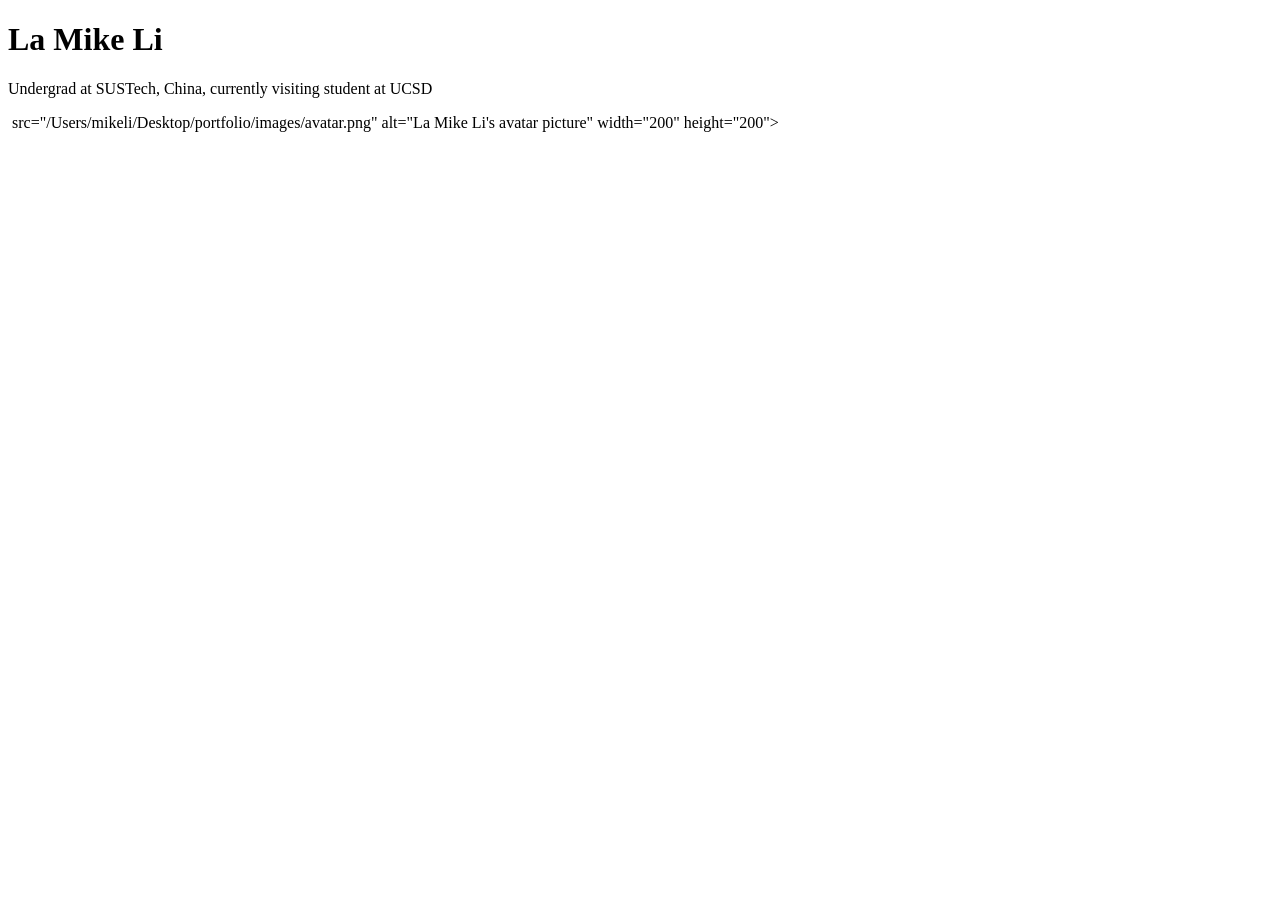
==== index.html @ 02c8de74 "added avatar" ====
<!DOCTYPE html>
<html lang="en">

<head>
    <meta charset="UTF-8">
    <meta name="viewport" content="width=device-width, initial-scale=1.0">
    <title>La_Li: Personal site and portfolio</title>
    <h1>La Mike Li</h1>
    <p>Undergrad at SUSTech, China, currently visiting student at UCSD</p>
</head>
<img> src="/Users/mikeli/Desktop/portfolio/images/avatar.png" alt="La Mike Li's avatar picture" width="200"
height="200">

<body>

</body>

</html>
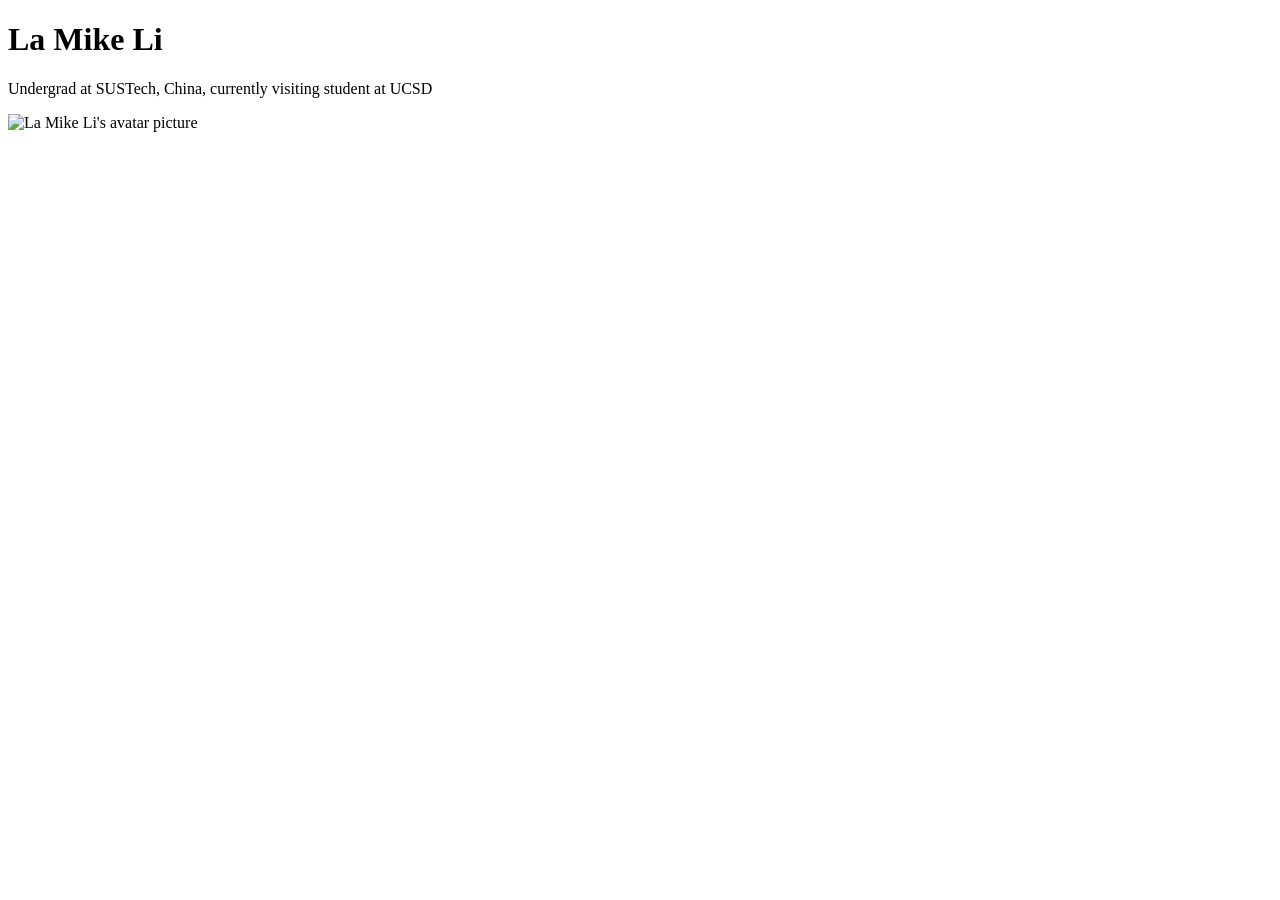
==== commit a7afec80: "Update index.html" ====
--- a/index.html
+++ b/index.html
@@ -8,8 +8,7 @@
     <h1>La Mike Li</h1>
     <p>Undergrad at SUSTech, China, currently visiting student at UCSD</p>
 </head>
-<img> src="/Users/mikeli/Desktop/portfolio/images/avatar.png" alt="La Mike Li's avatar picture" width="200"
-height="200">
+<img src="/Users/mikeli/Desktop/portfolio/images/avatar.png" alt="La Mike Li's avatar picture" width="200" height="200">
 
 <body>
 
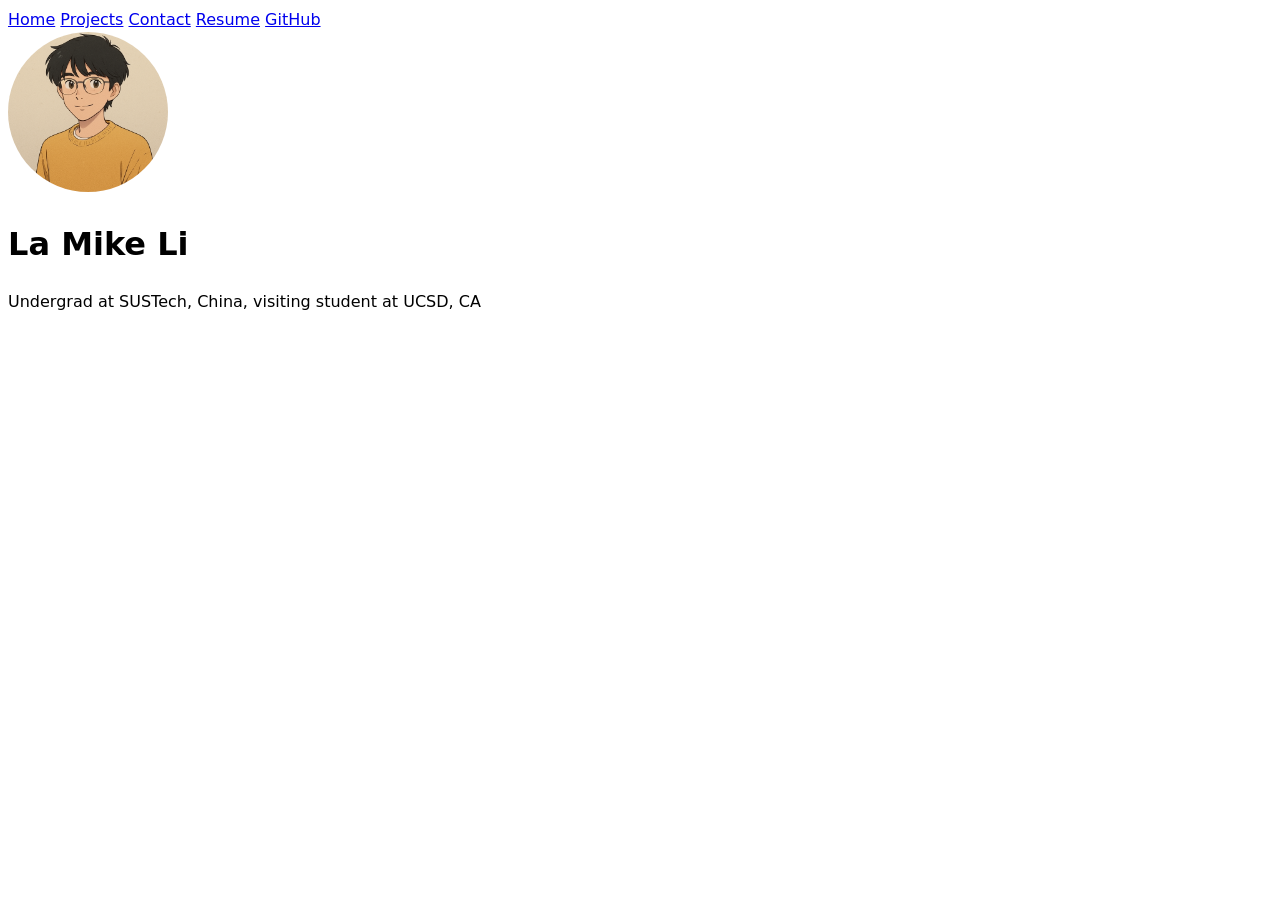
==== commit 2c0a308f: "added other pages" ====
--- a/index.html
+++ b/index.html
@@ -5,13 +5,21 @@
     <meta charset="UTF-8">
     <meta name="viewport" content="width=device-width, initial-scale=1.0">
     <title>La_Li: Personal site and portfolio</title>
-    <h1>La Mike Li</h1>
-    <p>Undergrad at SUSTech, China, currently visiting student at UCSD</p>
+    <link rel="stylesheet" href="style.css">
 </head>
-<img src="/Users/mikeli/Desktop/portfolio/images/avatar.png" alt="La Mike Li's avatar picture" width="200" height="200">
 
 <body>
-
+    <nav>
+        <a href="index.html">Home</a>
+        <a href="projects/index.html">Projects</a>
+        <a href="contact/index.html">Contact</a>
+        <a href="resume/index.html">Resume</a>
+        <a href="https://github.com/asapmike" target="_blank" rel="noopener noreferrer">GitHub</a>
+    </nav>
+    <img src="images/avatar.png" alt="La Mike Li's avatar picture" title="La Mike Li's avatar picture" width="160"
+        height="160" style="object-fit: cover; border-radius: 50%;">
+    <h1>La Mike Li</h1>
+    <p>Undergrad at SUSTech, China, visiting student at UCSD, CA</p>
 </body>
 
 </html>
--- a/style.css
+++ b/style.css
@@ -0,0 +1,6 @@
+body {
+    /* Set line height to 1.5 times the font size
+	   and use the OS’s UI font as the website font
+	 */
+    font: 100%/1.5 system-ui;
+}
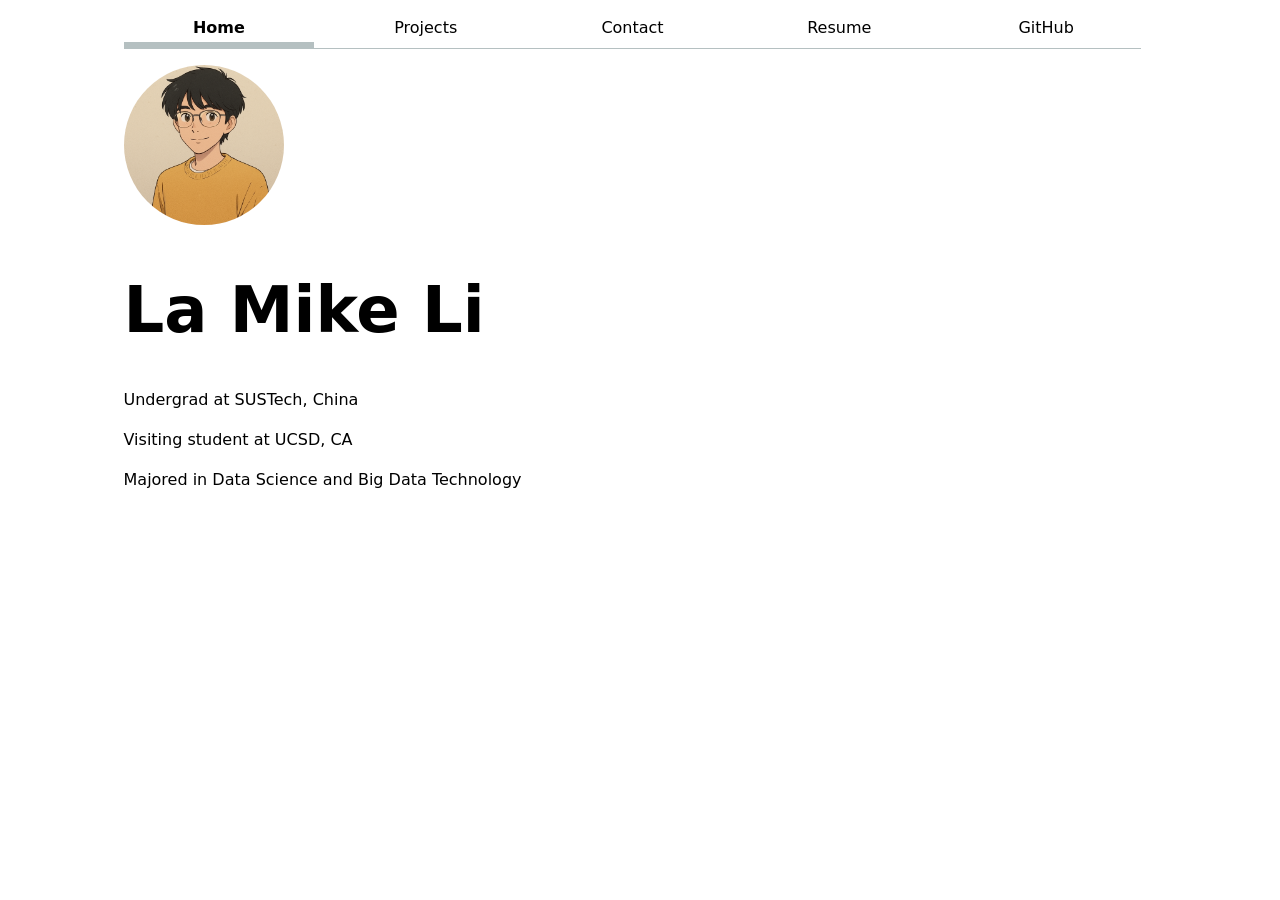
==== commit bf8f6ab6: "changes regarding mostly styling after finishing lab02" ====
--- a/index.html
+++ b/index.html
@@ -10,7 +10,7 @@
 
 <body>
     <nav>
-        <a href="index.html">Home</a>
+        <a href="index.html" class="current">Home</a>
         <a href="projects/index.html">Projects</a>
         <a href="contact/index.html">Contact</a>
         <a href="resume/index.html">Resume</a>
@@ -19,7 +19,9 @@
     <img src="images/avatar.png" alt="La Mike Li's avatar picture" title="La Mike Li's avatar picture" width="160"
         height="160" style="object-fit: cover; border-radius: 50%;">
     <h1>La Mike Li</h1>
-    <p>Undergrad at SUSTech, China, visiting student at UCSD, CA</p>
+    <p>Undergrad at SUSTech, China</p>
+    <p>Visiting student at UCSD, CA</p>
+    <p>Majored in Data Science and Big Data Technology</p>
 </body>
 
 </html>
--- a/style.css
+++ b/style.css
@@ -1,6 +1,190 @@
+html {
+    --color-accent: oklch(79.944% 0.13462 81.582);
+    accent-color: var(--color-accent);
+    scrollbar-gutter: stable;
+}
+
 body {
     /* Set line height to 1.5 times the font size
 	   and use the OS’s UI font as the website font
 	 */
     font: 100%/1.5 system-ui;
+    max-width: 100ch;
+    margin-inline: auto;
+    padding-inline: 1rem;
+}
+
+nav {
+    display: flex;
+    flex-wrap: wrap;
+    gap: 1rem;
+    margin-bottom: 1rem;
+    border-bottom: 1px solid oklch(80% 3% 200);
+}
+
+nav a {
+    flex: 1;
+    padding: 0.5em;
+    text-decoration: none;
+    color: inherit;
+    text-align: center;
+}
+
+nav ul,
+nav li {
+    display: contents;
+}
+
+nav a.current {
+    font-weight: 700;
+    border-bottom: 0.4em solid oklch(80% 3% 200);
+    padding-bottom: 0.1em;
+}
+
+nav a:hover {
+    border-bottom: 0.4em solid var(--color-accent);
+    padding-bottom: 0.1em;
+    background-color: oklch(from var(--color-accent) 95% 5% h);
+}
+
+input,
+textarea,
+button {
+    font: inherit;
+    box-sizing: border-box;
+}
+
+form {
+    display: grid;
+    grid-template-columns: auto 1fr;
+    gap: 1em;
+}
+
+label {
+    display: grid;
+    grid-template-columns: subgrid;
+    grid-column: 1 / -1;
+}
+
+button {
+    grid-column: 1 / -1;
+}
+
+form :is(input, textarea) {
+    border: 1px solid oklch(82% 2% 220);
+    border-radius: 0.55rem;
+    padding: 0.5em 0.65em;
+    background-color: white;
+    transition: border-color 150ms ease, box-shadow 150ms ease, background-color 150ms ease;
+}
+
+form :is(input, textarea):focus {
+    outline: none;
+    border-color: var(--color-accent);
+    box-shadow: 0 0 0 3px oklch(from var(--color-accent) 90% 12% h / 0.45);
+    background-color: oklch(from var(--color-accent) 98% 2% h);
+}
+
+form textarea {
+    resize: vertical;
+    min-height: 5em;
+}
+
+form button {
+    justify-self: end;
+    width: auto;
+    border: 1px solid oklch(from var(--color-accent) 70% 14% h);
+    border-radius: 0.65rem;
+    padding: 0.55em 1em;
+    background-color: var(--color-accent);
+    color: oklch(20% 0 0);
+    font-weight: 650;
+    cursor: pointer;
+    transition: transform 120ms ease, box-shadow 150ms ease, filter 150ms ease;
+}
+
+form button:hover {
+    filter: brightness(1.03);
+    box-shadow: 0 4px 12px oklch(from var(--color-accent) 45% 10% h / 0.25);
+}
+
+form button:active {
+    transform: translateY(1px);
+}
+
+.projects {
+    display: grid;
+    grid-template-columns: repeat(auto-fill, minmax(15em, 1fr));
+    gap: 1em;
+}
+
+.projects article {
+    display: grid;
+    grid-template-rows: subgrid;
+    grid-row: span 3;
+    gap: 0.75rem;
+    padding: 1rem;
+    border: 1px solid oklch(from var(--color-accent) 88% 4% h);
+    border-radius: 0.85rem;
+    background: oklch(from var(--color-accent) 98% 2% h);
+    box-shadow: 0 1px 2px oklch(20% 0 0 / 0.08);
+    transition: transform 180ms ease, box-shadow 180ms ease;
+}
+
+.projects h2 {
+    margin: 0;
+    font-size: 1.1rem;
+}
+
+.projects p {
+    margin: 0;
+}
+
+.projects img {
+    width: 100%;
+    aspect-ratio: 16 / 9;
+    object-fit: cover;
+    border-radius: 0.55rem;
+    background: oklch(from var(--color-accent) 94% 3% h);
+}
+
+.projects article:hover {
+    transform: translateY(-2px);
+    box-shadow: 0 8px 18px oklch(20% 0 0 / 0.12);
+}
+
+h1,
+h2,
+h3,
+h4,
+h5,
+h6 {
+    line-height: 1.1;
+    text-wrap: balance;
+}
+
+h1 {
+    font-size: 400%;
+}
+
+.section-links {
+    display: flex;
+    flex-wrap: wrap;
+    gap: 0.6rem;
+    margin-block: 0.75rem 1.25rem;
+}
+
+.section-links a {
+    text-decoration: none;
+    color: inherit;
+    border: 1px solid oklch(from var(--color-accent) 80% 10% h);
+    background-color: oklch(from var(--color-accent) 97% 3% h);
+    border-radius: 999px;
+    padding: 0.3em 0.8em;
+    font-size: 0.92rem;
+}
+
+.section-links a:hover {
+    background-color: oklch(from var(--color-accent) 93% 6% h);
+    border-color: var(--color-accent);
 }
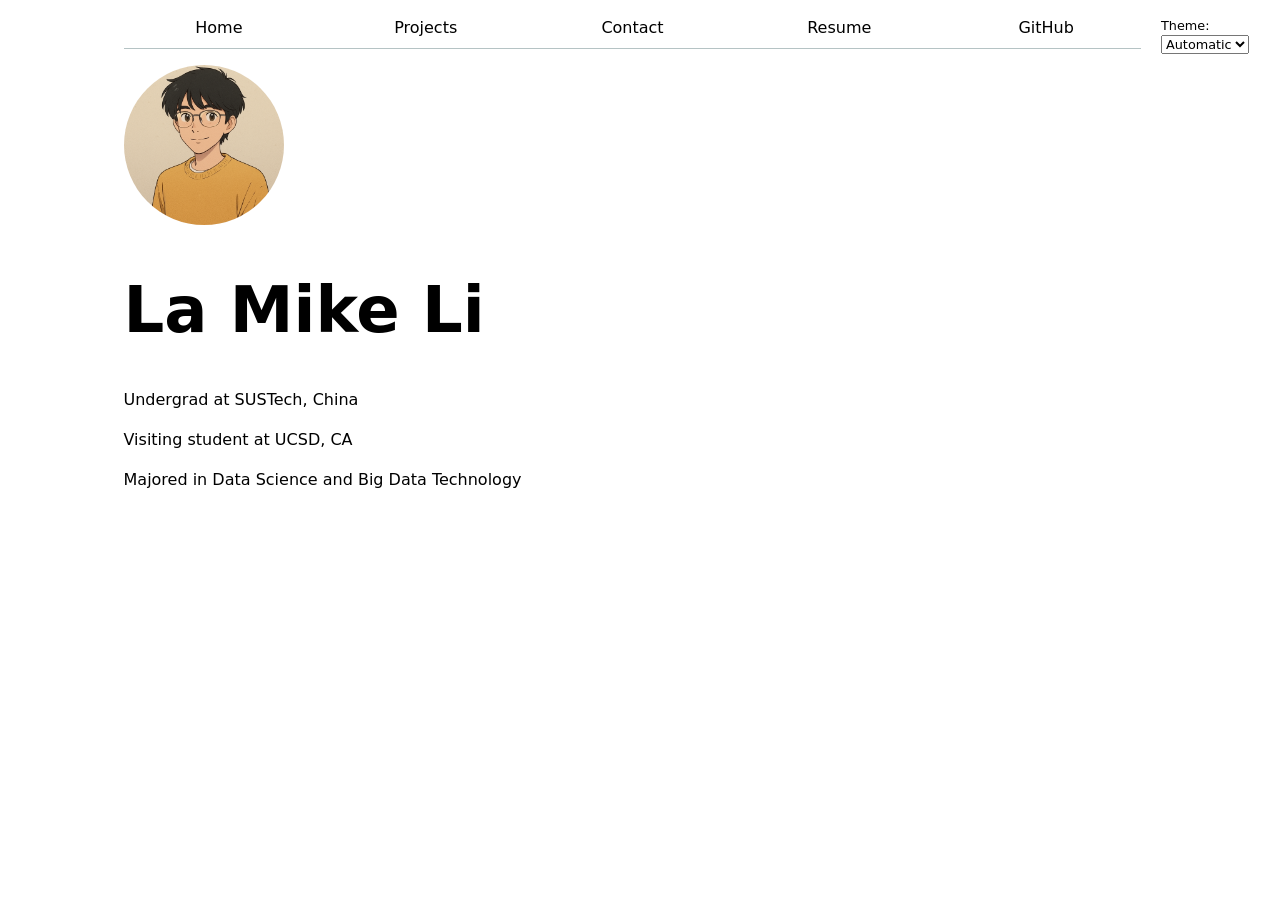
==== commit 6246db6a: "added js file, automated page navigations and dark mode, also improved contact form" ====
--- a/index.html
+++ b/index.html
@@ -9,19 +9,13 @@
 </head>
 
 <body>
-    <nav>
-        <a href="index.html" class="current">Home</a>
-        <a href="projects/index.html">Projects</a>
-        <a href="contact/index.html">Contact</a>
-        <a href="resume/index.html">Resume</a>
-        <a href="https://github.com/asapmike" target="_blank" rel="noopener noreferrer">GitHub</a>
-    </nav>
     <img src="images/avatar.png" alt="La Mike Li's avatar picture" title="La Mike Li's avatar picture" width="160"
         height="160" style="object-fit: cover; border-radius: 50%;">
     <h1>La Mike Li</h1>
     <p>Undergrad at SUSTech, China</p>
     <p>Visiting student at UCSD, CA</p>
     <p>Majored in Data Science and Big Data Technology</p>
+    <script src="global.js"></script>
 </body>
 
 </html>
--- a/style.css
+++ b/style.css
@@ -1,7 +1,8 @@
 html {
-    --color-accent: oklch(79.944% 0.13462 81.582);
+    --color-accent: oklch(67.629% 0.1373 76.86);
     accent-color: var(--color-accent);
     scrollbar-gutter: stable;
+    color-scheme: light dark;
 }
 
 body {
@@ -15,11 +16,12 @@
 }
 
 nav {
+    --border-color: oklch(50% 10% 200 / 40%);
     display: flex;
     flex-wrap: wrap;
     gap: 1rem;
     margin-bottom: 1rem;
-    border-bottom: 1px solid oklch(80% 3% 200);
+    border-bottom: 1px solid var(--border-color);
 }
 
 nav a {
@@ -37,19 +39,28 @@
 
 nav a.current {
     font-weight: 700;
-    border-bottom: 0.4em solid oklch(80% 3% 200);
+    border-bottom: 0.4em solid var(--border-color);
     padding-bottom: 0.1em;
 }
 
 nav a:hover {
     border-bottom: 0.4em solid var(--color-accent);
     padding-bottom: 0.1em;
-    background-color: oklch(from var(--color-accent) 95% 5% h);
+    background-color: color-mix(in oklch, var(--color-accent), canvas 85%);
+}
+
+.color-scheme {
+    position: absolute;
+    top: 1rem;
+    right: 1rem;
+    font-size: 80%;
+    z-index: 1;
 }
 
 input,
 textarea,
-button {
+button,
+select {
     font: inherit;
     box-sizing: border-box;
 }
@@ -71,10 +82,11 @@
 }
 
 form :is(input, textarea) {
-    border: 1px solid oklch(82% 2% 220);
+    border: 1px solid color-mix(in oklch, canvastext, canvas 80%);
     border-radius: 0.55rem;
     padding: 0.5em 0.65em;
-    background-color: white;
+    background-color: canvas;
+    color: canvastext;
     transition: border-color 150ms ease, box-shadow 150ms ease, background-color 150ms ease;
 }
 
@@ -82,7 +94,7 @@
     outline: none;
     border-color: var(--color-accent);
     box-shadow: 0 0 0 3px oklch(from var(--color-accent) 90% 12% h / 0.45);
-    background-color: oklch(from var(--color-accent) 98% 2% h);
+    background-color: color-mix(in oklch, var(--color-accent), canvas 92%);
 }
 
 form textarea {
@@ -124,9 +136,9 @@
     grid-row: span 3;
     gap: 0.75rem;
     padding: 1rem;
-    border: 1px solid oklch(from var(--color-accent) 88% 4% h);
+    border: 1px solid color-mix(in oklch, canvastext, canvas 85%);
     border-radius: 0.85rem;
-    background: oklch(from var(--color-accent) 98% 2% h);
+    background: color-mix(in oklch, var(--color-accent), canvas 92%);
     box-shadow: 0 1px 2px oklch(20% 0 0 / 0.08);
     transition: transform 180ms ease, box-shadow 180ms ease;
 }
@@ -145,7 +157,7 @@
     aspect-ratio: 16 / 9;
     object-fit: cover;
     border-radius: 0.55rem;
-    background: oklch(from var(--color-accent) 94% 3% h);
+    background: color-mix(in oklch, var(--color-accent), canvas 88%);
 }
 
 .projects article:hover {
@@ -177,14 +189,14 @@
 .section-links a {
     text-decoration: none;
     color: inherit;
-    border: 1px solid oklch(from var(--color-accent) 80% 10% h);
-    background-color: oklch(from var(--color-accent) 97% 3% h);
+    border: 1px solid color-mix(in oklch, var(--color-accent), canvas 70%);
+    background-color: color-mix(in oklch, var(--color-accent), canvas 90%);
     border-radius: 999px;
     padding: 0.3em 0.8em;
     font-size: 0.92rem;
 }
 
 .section-links a:hover {
-    background-color: oklch(from var(--color-accent) 93% 6% h);
+    background-color: color-mix(in oklch, var(--color-accent), canvas 80%);
     border-color: var(--color-accent);
 }
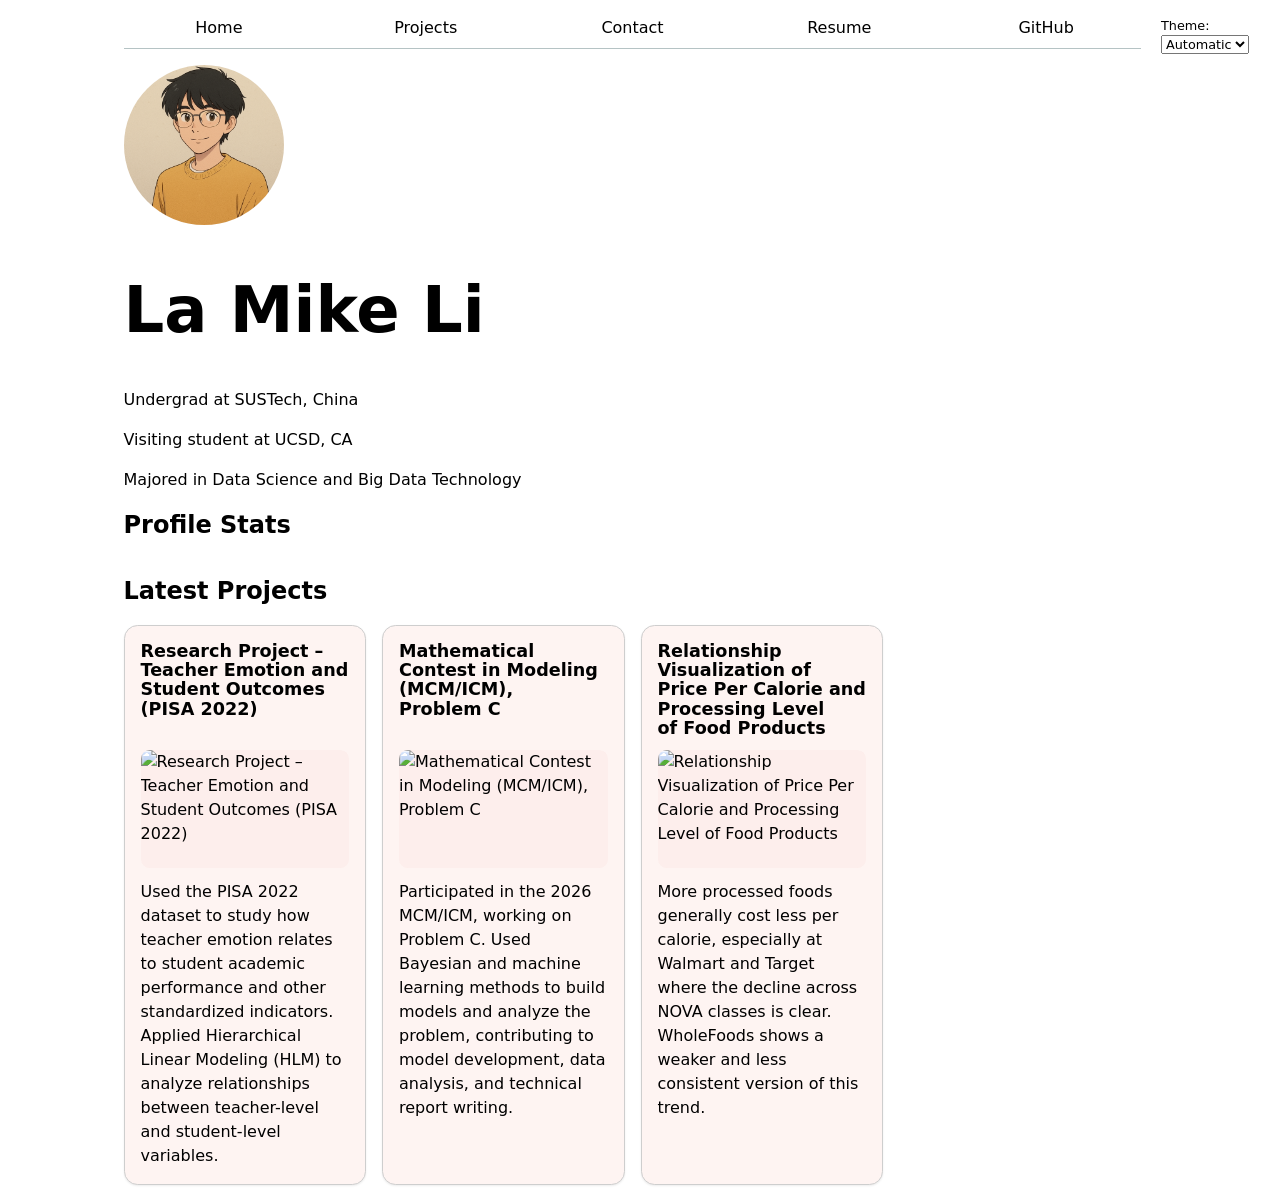
==== commit 27eec6a1: "Finished lab4 Add project data and implement project rendering functionality - Created index.js to f" ====
--- a/index.html
+++ b/index.html
@@ -15,7 +15,19 @@
     <p>Undergrad at SUSTech, China</p>
     <p>Visiting student at UCSD, CA</p>
     <p>Majored in Data Science and Big Data Technology</p>
-    <script src="global.js"></script>
+
+    <h2>Profile Stats</h2>
+    <div id="profile-stats">
+        <dl></dl>
+    </div>
+
+    <h2>Latest Projects</h2>
+    <div class="projects">
+        <!-- Dynamically added content will appear here -->
+    </div>
+
+    <script type="module" src="global.js"></script>
+    <script type="module" src="index.js"></script>
 </body>
 
 </html>
--- a/style.css
+++ b/style.css
@@ -165,6 +165,23 @@
     box-shadow: 0 8px 18px oklch(20% 0 0 / 0.12);
 }
 
+#profile-stats dl {
+    display: grid;
+    grid-template-columns: repeat(4, 1fr);
+    gap: 0.25rem 0.75rem;
+    margin: 0;
+}
+
+#profile-stats dt {
+    grid-row: 1;
+    font-weight: 650;
+}
+
+#profile-stats dd {
+    grid-row: 2;
+    margin: 0;
+}
+
 h1,
 h2,
 h3,
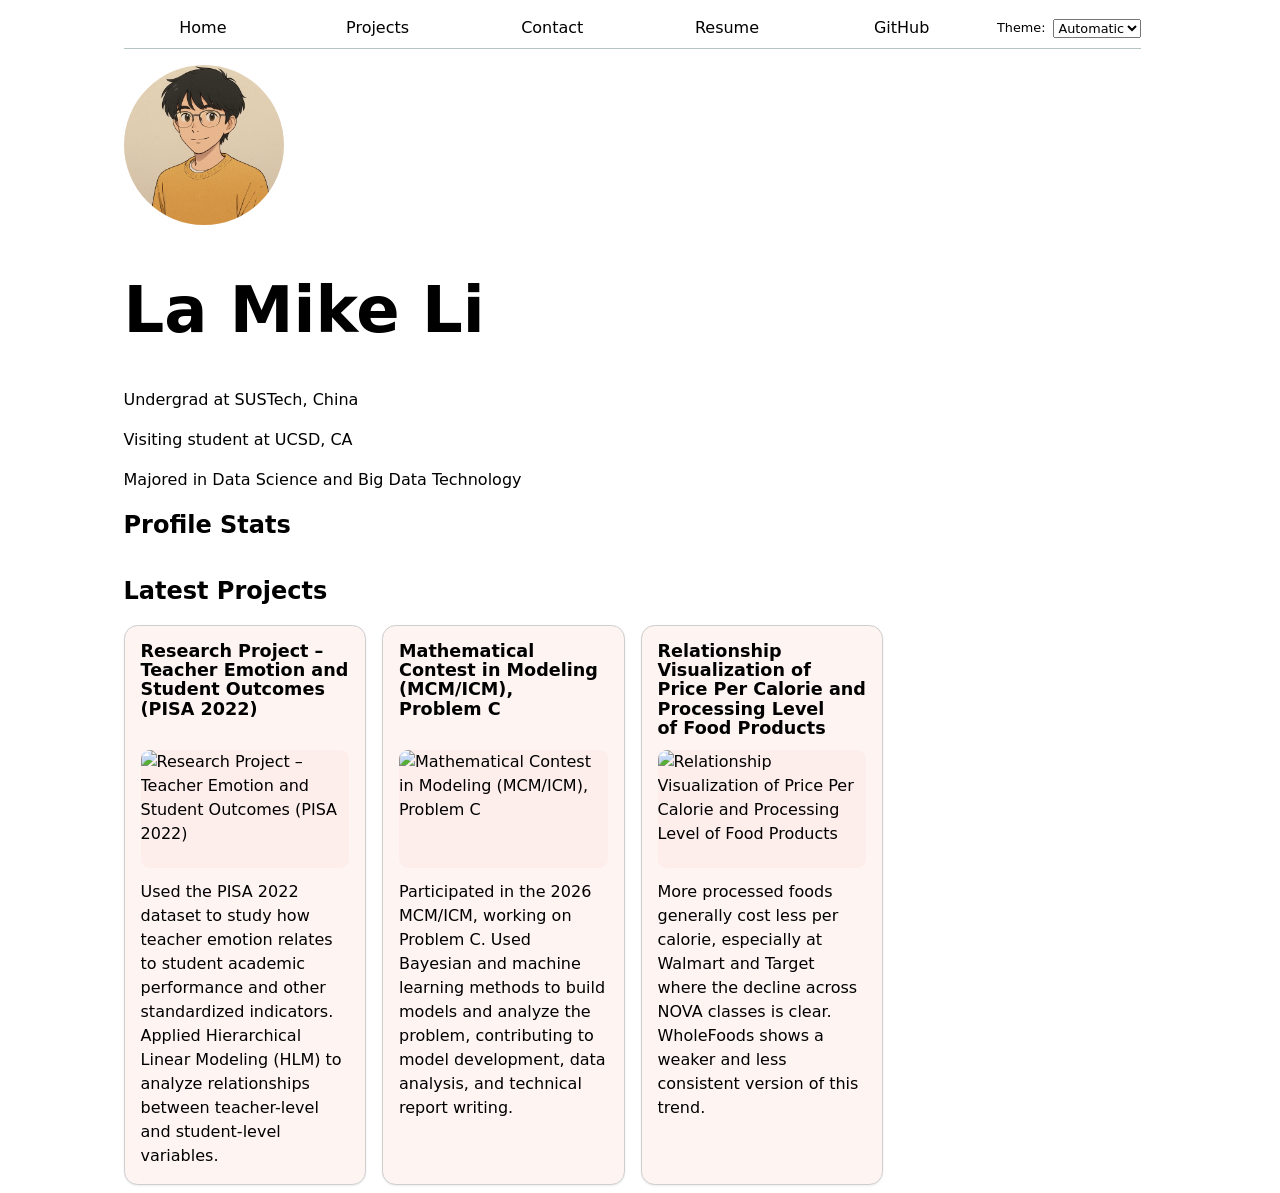
==== commit 32d92d3c: "Add GitHub stars total fetching and update dark mode switch styling Co-authored-by: Copilot <copilot" ====
--- a/index.html
+++ b/index.html
@@ -19,6 +19,7 @@
     <h2>Profile Stats</h2>
     <div id="profile-stats">
         <dl></dl>
+        <p id="total-stars"></p>
     </div>
 
     <h2>Latest Projects</h2>
--- a/style.css
+++ b/style.css
@@ -50,9 +50,10 @@
 }
 
 .color-scheme {
-    position: absolute;
-    top: 1rem;
-    right: 1rem;
+    margin-left: auto;
+    display: inline-flex;
+    align-items: center;
+    gap: 0.5rem;
     font-size: 80%;
     z-index: 1;
 }
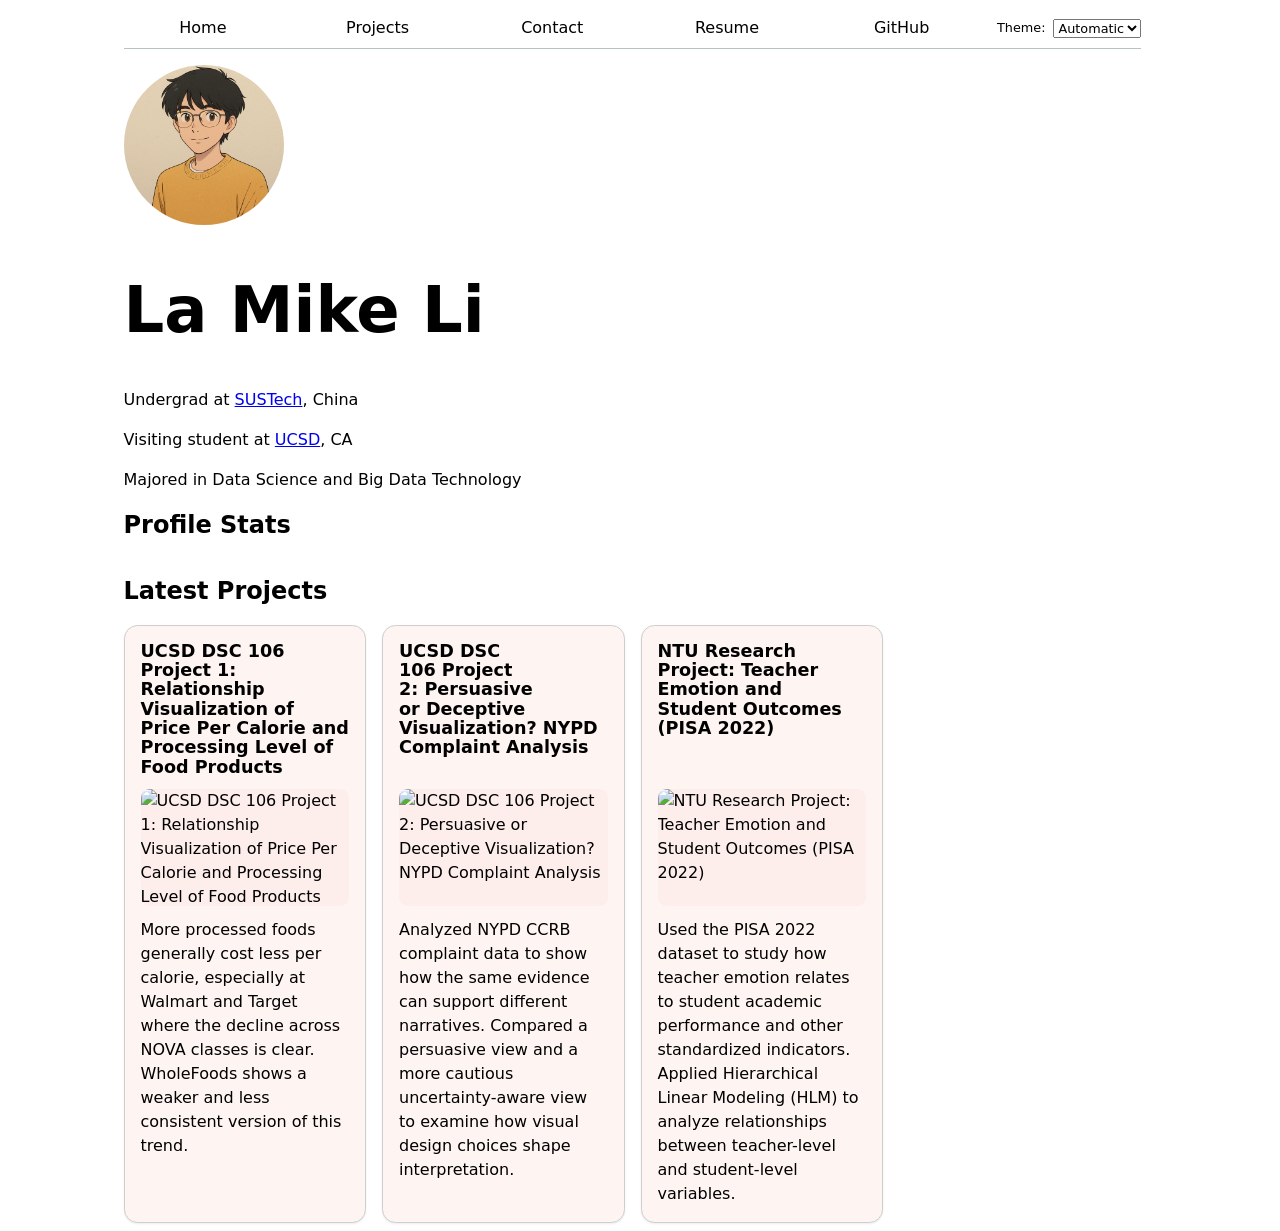
==== commit d0a79374: "finished dsc106 proj2, added links to previous projects as well" ====
--- a/index.html
+++ b/index.html
@@ -12,8 +12,8 @@
     <img src="images/avatar.png" alt="La Mike Li's avatar picture" title="La Mike Li's avatar picture" width="160"
         height="160" style="object-fit: cover; border-radius: 50%;">
     <h1>La Mike Li</h1>
-    <p>Undergrad at SUSTech, China</p>
-    <p>Visiting student at UCSD, CA</p>
+    <p>Undergrad at <a href="https://www.sustech.edu.cn/" target="_blank" rel="noopener noreferrer">SUSTech</a>, China</p>
+    <p>Visiting student at <a href="https://ucsd.edu/" target="_blank" rel="noopener noreferrer">UCSD</a>, CA</p>
     <p>Majored in Data Science and Big Data Technology</p>
 
     <h2>Profile Stats</h2>
@@ -31,4 +31,4 @@
     <script type="module" src="index.js"></script>
 </body>
 
-</html>+</html>
--- a/style.css
+++ b/style.css
@@ -166,6 +166,15 @@
     box-shadow: 0 8px 18px oklch(20% 0 0 / 0.12);
 }
 
+.projects article.project-link {
+    cursor: pointer;
+}
+
+.projects article.project-link:focus-visible {
+    outline: 3px solid var(--color-accent);
+    outline-offset: 3px;
+}
+
 #profile-stats dl {
     display: grid;
     grid-template-columns: repeat(4, 1fr);
@@ -217,4 +226,4 @@
 .section-links a:hover {
     background-color: color-mix(in oklch, var(--color-accent), canvas 80%);
     border-color: var(--color-accent);
-}+}
